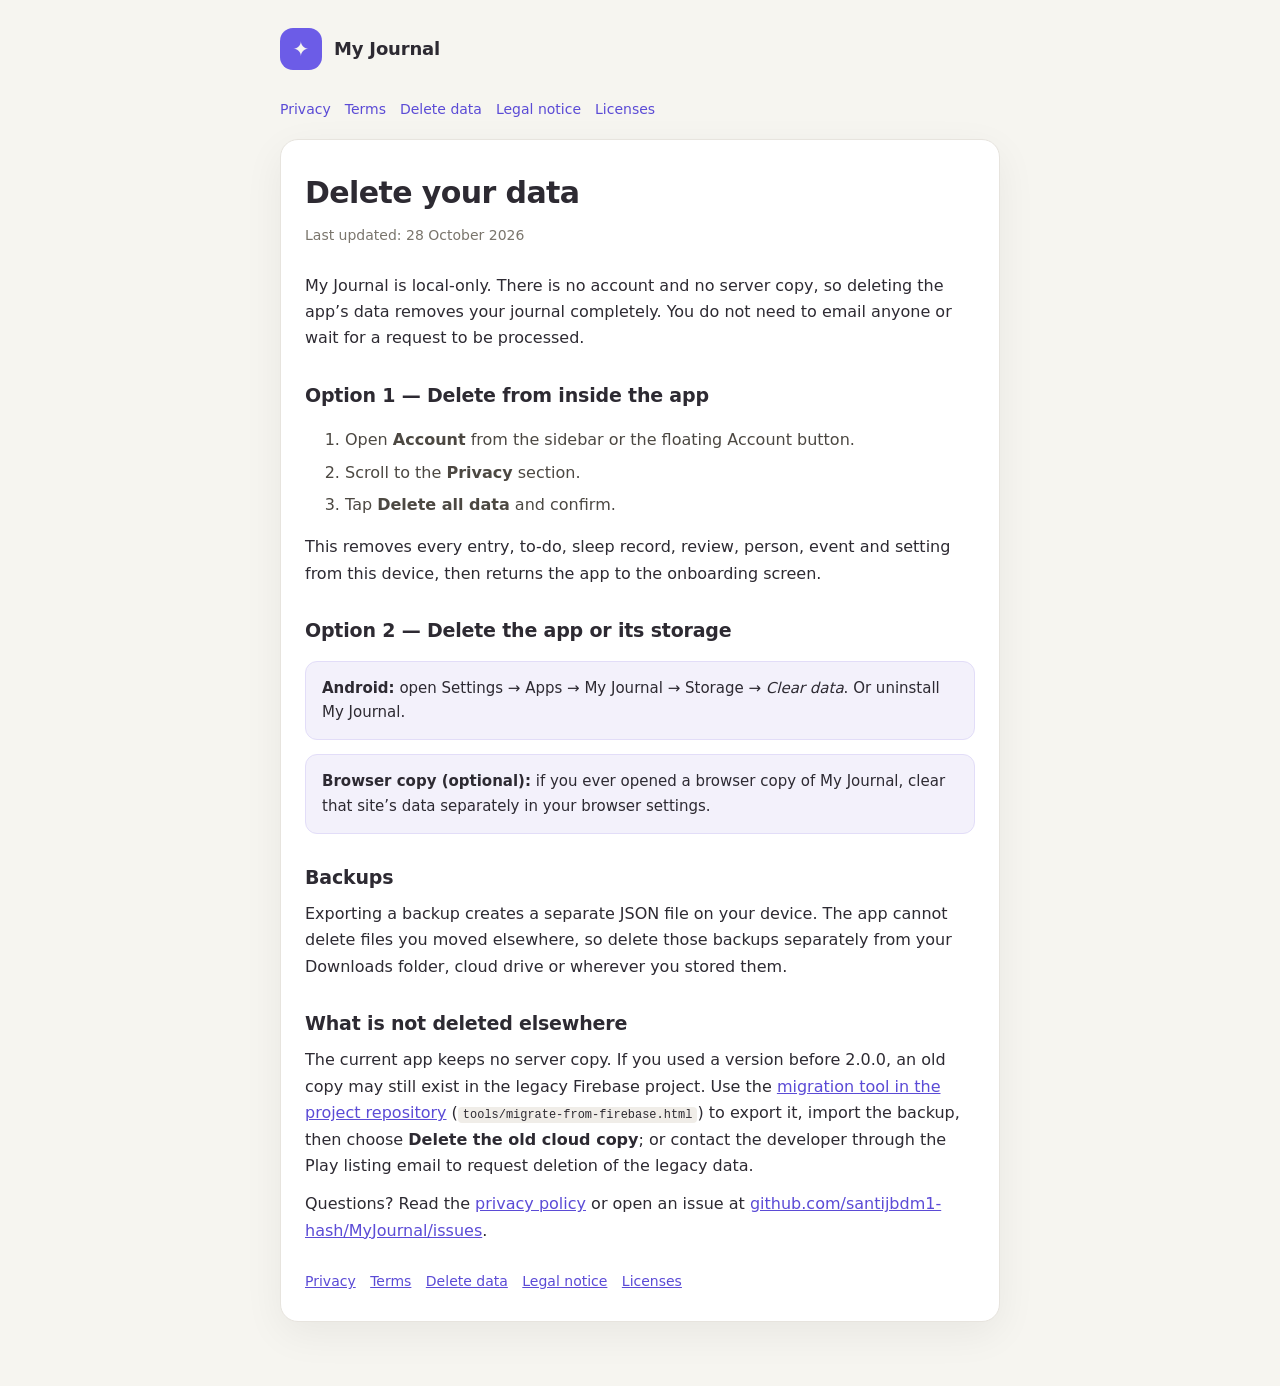
==== delete-data.html @ 59d881ee "Add My Journal legal pages" ====
<!DOCTYPE html>
<html lang="en">
<head>
  <meta charset="UTF-8" />
  <meta name="viewport" content="width=device-width, initial-scale=1, viewport-fit=cover" />
  <meta name="theme-color" content="#6c5ce7" />
  <meta name="description" content="How to delete all My Journal data from your device." />
  <title>Delete Data — My Journal</title>
  <link rel="stylesheet" href="legal.css" />
</head>
<body>
  <main class="wrap">
    <div class="brand">
      <div class="mark" aria-hidden="true">✦</div>
      <strong>My Journal</strong>
    </div>

    <div class="legal-nav">
      <a href="privacy.html">Privacy</a>
      <a href="terms.html">Terms</a>
      <a href="delete-data.html">Delete data</a>
      <a href="legal-notice.html">Legal notice</a>
      <a href="licenses.html">Licenses</a>
    </div>

    <article class="card">
      <h1>Delete your data</h1>
      <p class="updated">Last updated: 28 October 2026</p>

      <p>My Journal is local-only. There is no account and no server copy, so deleting the app’s data removes your journal completely. You do not need to email anyone or wait for a request to be processed.</p>

      <h2>Option 1 — Delete from inside the app</h2>
      <ol>
        <li>Open <strong>Account</strong> from the sidebar or the floating Account button.</li>
        <li>Scroll to the <strong>Privacy</strong> section.</li>
        <li>Tap <strong>Delete all data</strong> and confirm.</li>
      </ol>
      <p>This removes every entry, to-do, sleep record, review, person, event and setting from this device, then returns the app to the onboarding screen.</p>

      <h2>Option 2 — Delete the app or its storage</h2>
      <div class="step">
        <strong>Android:</strong> open Settings → Apps → My Journal → Storage → <em>Clear data</em>. Or uninstall My Journal.
      </div>
      <div class="step">
        <strong>Browser copy (optional):</strong> if you ever opened a browser copy of My Journal, clear that site’s data separately in your browser settings.
      </div>

      <h2>Backups</h2>
      <p>Exporting a backup creates a separate JSON file on your device. The app cannot delete files you moved elsewhere, so delete those backups separately from your Downloads folder, cloud drive or wherever you stored them.</p>

      <h2>What is not deleted elsewhere</h2>
      <p>The current app keeps no server copy. If you used a version before 2.0.0, an old copy may still exist in the legacy Firebase project. Use the <a href="https://github.com/santijbdm1-hash/my-journal" target="_blank" rel="noopener">migration tool in the project repository</a> (<code>tools/migrate-from-firebase.html</code>) to export it, import the backup, then choose <strong>Delete the old cloud copy</strong>; or contact the developer through the Play listing email to request deletion of the legacy data.</p>

      <p>Questions? Read the <a href="privacy.html">privacy policy</a> or open an issue at <a href="https://github.com/santijbdm1-hash/MyJournal/issues" target="_blank" rel="noopener">github.com/santijbdm1-hash/MyJournal/issues</a>.</p>

      <footer class="footer-links">
        <a href="privacy.html">Privacy</a>
        <a href="terms.html">Terms</a>
        <a href="delete-data.html">Delete data</a>
        <a href="legal-notice.html">Legal notice</a>
        <a href="licenses.html">Licenses</a>
      </footer>
    </article>
  </main>
</body>
</html>
---- legal.css ----
:root { color-scheme: light dark; }
* { box-sizing: border-box; }
body {
  margin: 0; background: #f6f5f0; color: #2d2a32;
  font-family: "Segoe UI", system-ui, -apple-system, sans-serif;
  line-height: 1.65;
}
@media (prefers-color-scheme: dark) {
  body { background: #1a1a1f; color: #f2f0ea; }
  .card { background: #24242b; border-color: #35353e; }
  .muted, li, p { color: #b9b5ad; }
  h1, h2, h3 { color: #f2f0ea; }
  a { color: #a99fff; }
  .note { background: #2d2d36; border-color: #41414c; }
  .step { background: #2d2d36; border-color: #41414c; }
  code { background: #35353e; color: #f2f0ea; }
}
.wrap { max-width: 760px; margin: 0 auto; padding: 28px 20px 64px; }
.brand { display: flex; align-items: center; gap: 12px; margin-bottom: 28px; }
.brand .mark {
  width: 42px; height: 42px; border-radius: 13px; display: grid; place-items: center;
  background: #6c5ce7; color: #f6f5f0; font-size: 20px;
}
.brand strong { font-size: 18px; letter-spacing: -0.01em; }
.card {
  background: #fff; border: 1px solid #e7e4de; border-radius: 18px;
  padding: 28px 24px; box-shadow: 0 12px 40px rgb(0 0 0 / 6%);
}
h1 { margin: 0 0 6px; font-size: 30px; letter-spacing: -0.02em; }
.updated { margin: 0 0 26px; color: #7a756c; font-size: 14px; }
h2 { margin: 28px 0 8px; font-size: 19px; letter-spacing: -0.01em; }
h3 { margin: 22px 0 6px; font-size: 16px; }
p { margin: 0 0 12px; }
ul { margin: 0 0 12px; padding-left: 22px; }
li { margin-bottom: 6px; color: #4c4842; }
a { color: #5b4bd6; }
.note {
  margin: 20px 0; padding: 14px 16px; border-radius: 12px;
  background: #f3f1fb; border: 1px solid #e2ddf8; font-size: 15px;
}
.step {
  margin: 14px 0; padding: 14px 16px; border-radius: 12px;
  background: #f3f1fb; border: 1px solid #e2ddf8; font-size: 15px;
}
code { background: #f0ede8; padding: 1px 5px; border-radius: 4px; font-size: 0.92em; }
.footer-links { margin-top: 26px; color: #7a756c; font-size: 14px; }
.footer-links a { margin-right: 10px; }
.legal-nav { margin: 0 0 18px; display: flex; flex-wrap: wrap; gap: 8px 14px; font-size: 14px; }
.legal-nav a { text-decoration: none; }
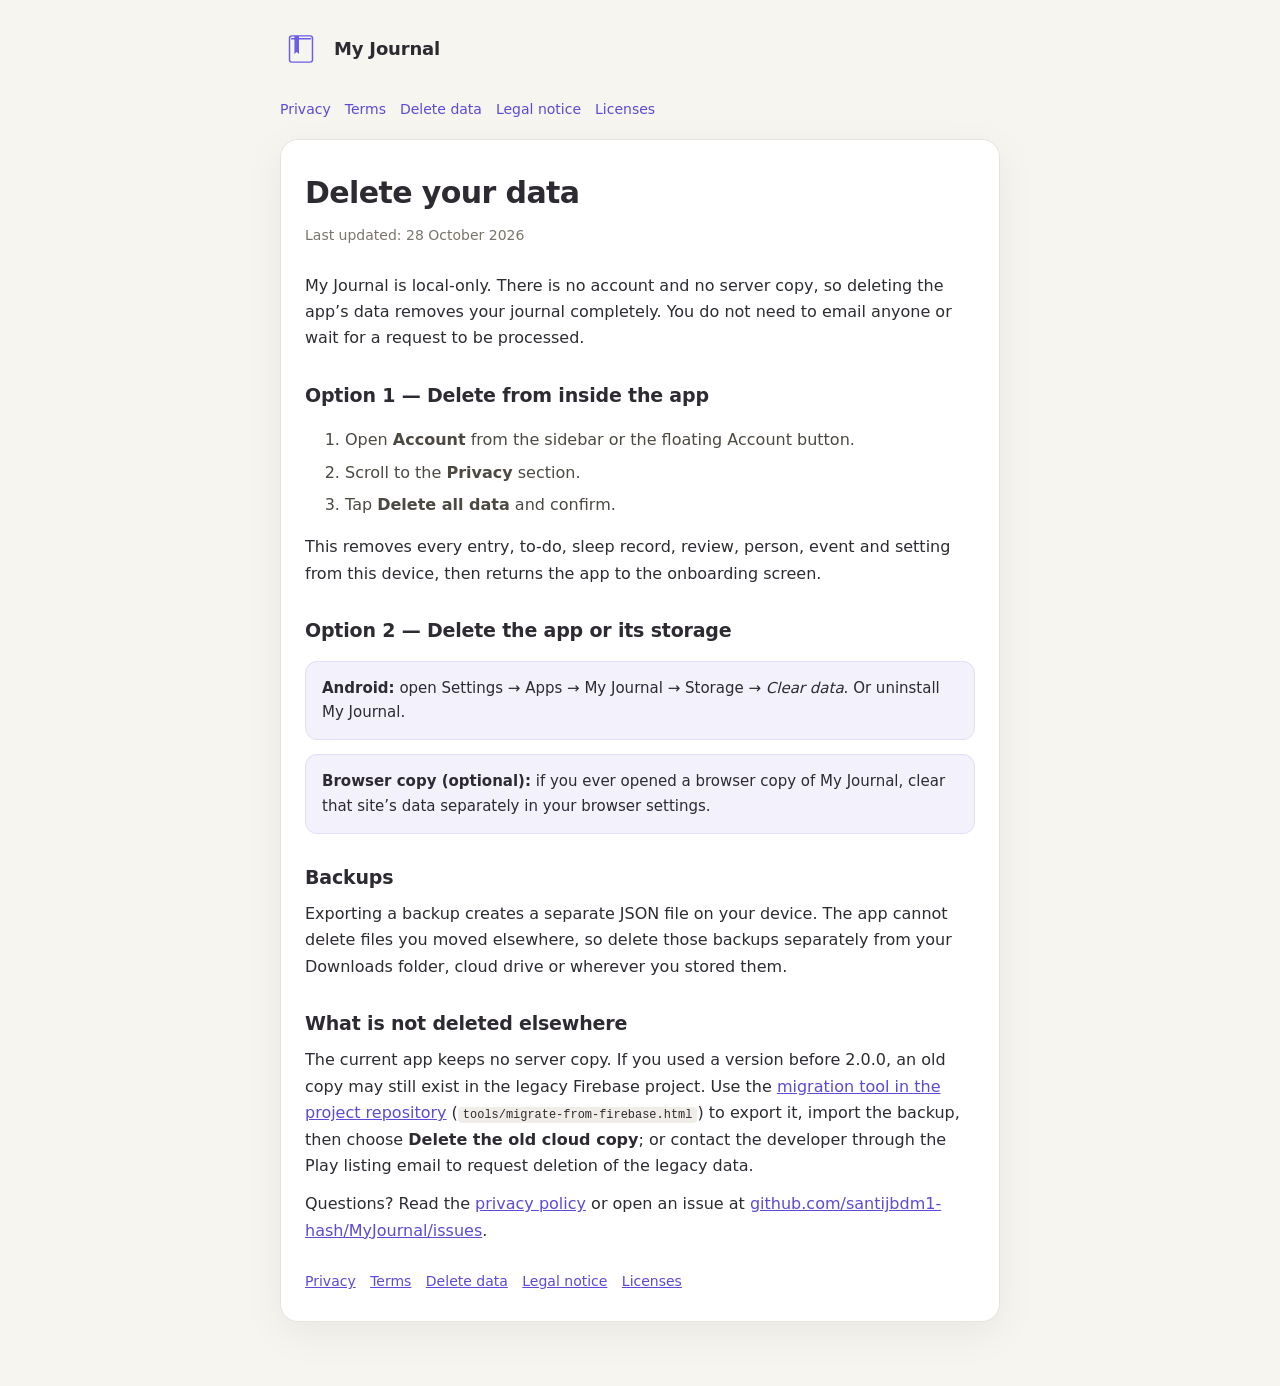
==== commit c8c47c6f: "Use the real app logo on legal pages" ====
--- a/delete-data.html
+++ b/delete-data.html
@@ -11,7 +11,7 @@
 <body>
   <main class="wrap">
     <div class="brand">
-      <div class="mark" aria-hidden="true">✦</div>
+      <img class="mark" src="assets/icon.svg" alt="" aria-hidden="true" />
       <strong>My Journal</strong>
     </div>
 
--- a/legal.css
+++ b/legal.css
@@ -18,8 +18,8 @@
 .wrap { max-width: 760px; margin: 0 auto; padding: 28px 20px 64px; }
 .brand { display: flex; align-items: center; gap: 12px; margin-bottom: 28px; }
 .brand .mark {
-  width: 42px; height: 42px; border-radius: 13px; display: grid; place-items: center;
-  background: #6c5ce7; color: #f6f5f0; font-size: 20px;
+  width: 42px; height: 42px; border-radius: 13px; display: block;
+  object-fit: contain; background: transparent; color: #6c5ce7; font-size: 20px;
 }
 .brand strong { font-size: 18px; letter-spacing: -0.01em; }
 .card {
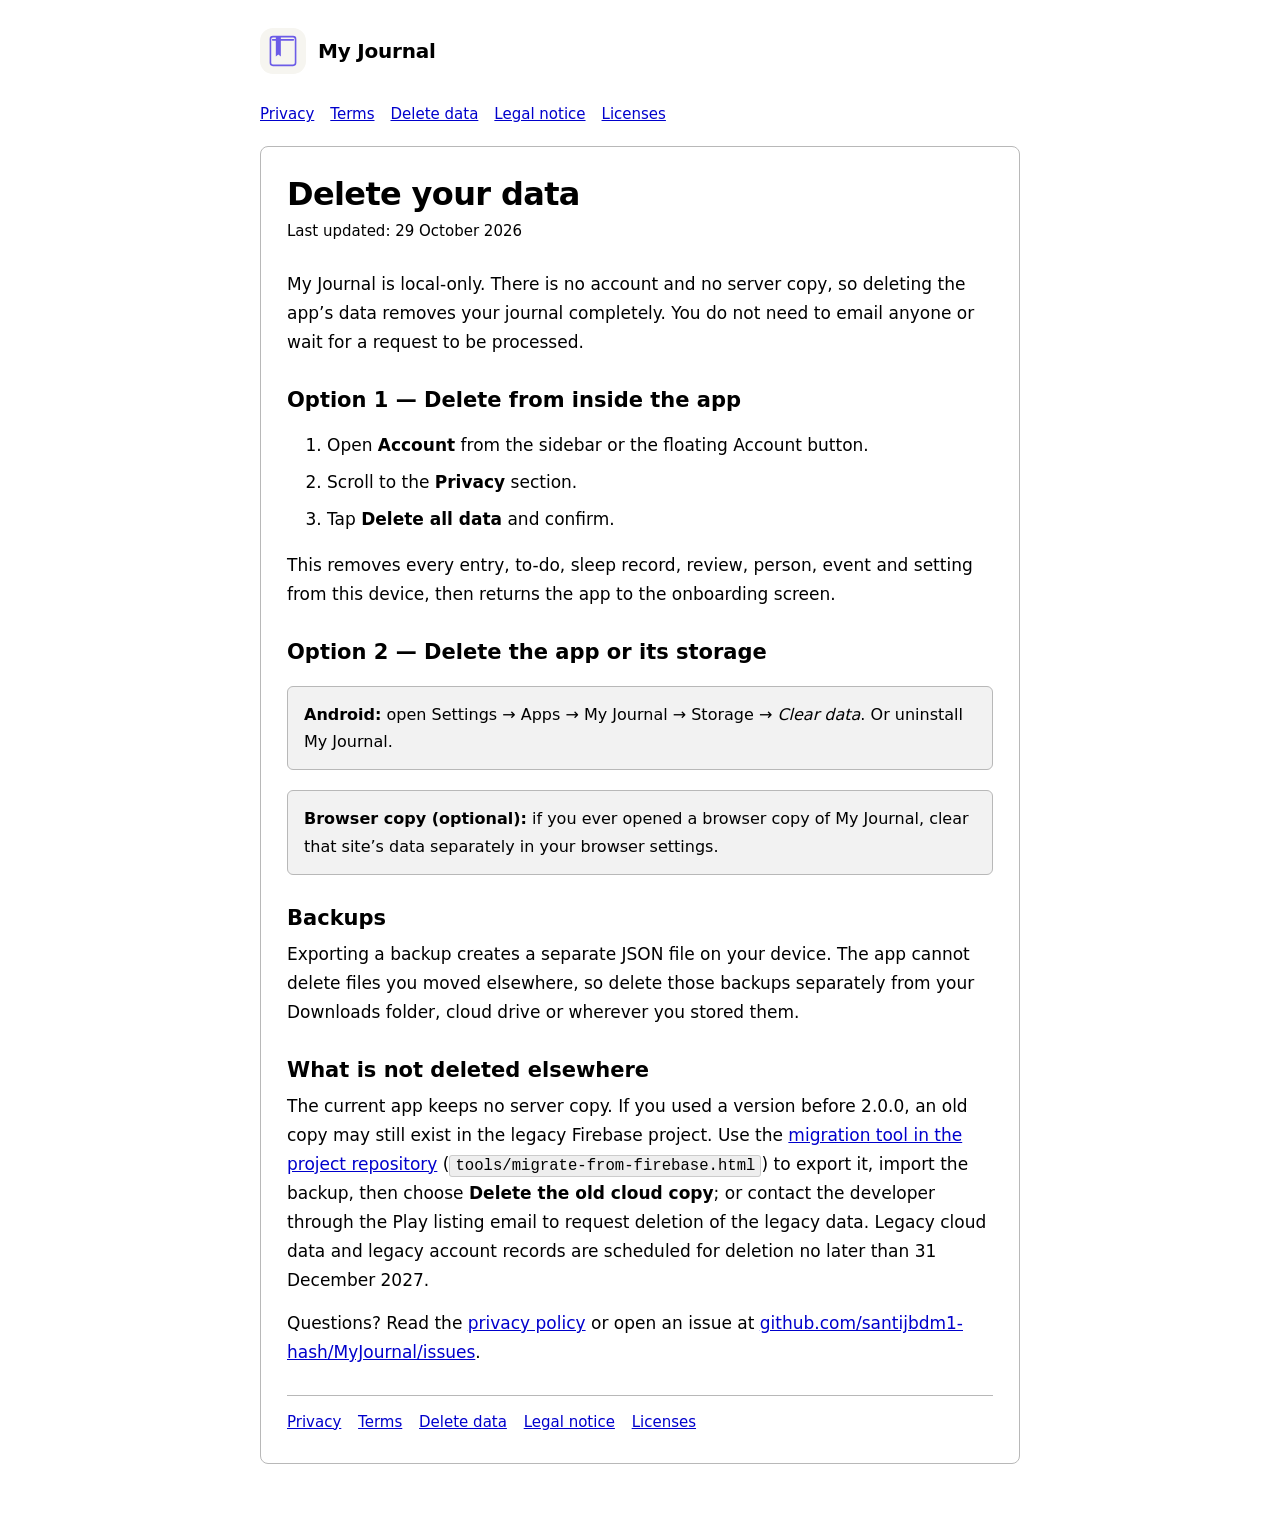
==== commit 5cf3c9d6: "Final legal audit updates" ====
--- a/delete-data.html
+++ b/delete-data.html
@@ -25,7 +25,7 @@
 
     <article class="card">
       <h1>Delete your data</h1>
-      <p class="updated">Last updated: 28 October 2026</p>
+      <p class="updated">Last updated: 29 October 2026</p>
 
       <p>My Journal is local-only. There is no account and no server copy, so deleting the app’s data removes your journal completely. You do not need to email anyone or wait for a request to be processed.</p>
 
@@ -49,7 +49,7 @@
       <p>Exporting a backup creates a separate JSON file on your device. The app cannot delete files you moved elsewhere, so delete those backups separately from your Downloads folder, cloud drive or wherever you stored them.</p>
 
       <h2>What is not deleted elsewhere</h2>
-      <p>The current app keeps no server copy. If you used a version before 2.0.0, an old copy may still exist in the legacy Firebase project. Use the <a href="https://github.com/santijbdm1-hash/my-journal" target="_blank" rel="noopener">migration tool in the project repository</a> (<code>tools/migrate-from-firebase.html</code>) to export it, import the backup, then choose <strong>Delete the old cloud copy</strong>; or contact the developer through the Play listing email to request deletion of the legacy data.</p>
+      <p>The current app keeps no server copy. If you used a version before 2.0.0, an old copy may still exist in the legacy Firebase project. Use the <a href="https://github.com/santijbdm1-hash/MyJournal" target="_blank" rel="noopener">migration tool in the project repository</a> (<code>tools/migrate-from-firebase.html</code>) to export it, import the backup, then choose <strong>Delete the old cloud copy</strong>; or contact the developer through the Play listing email to request deletion of the legacy data. Legacy cloud data and legacy account records are scheduled for deletion no later than 31 December 2027.</p>
 
       <p>Questions? Read the <a href="privacy.html">privacy policy</a> or open an issue at <a href="https://github.com/santijbdm1-hash/MyJournal/issues" target="_blank" rel="noopener">github.com/santijbdm1-hash/MyJournal/issues</a>.</p>
 
--- a/legal.css
+++ b/legal.css
@@ -1,49 +1,158 @@
-:root { color-scheme: light dark; }
+:root {
+  color-scheme: light;
+}
+
 * { box-sizing: border-box; }
+
 body {
-  margin: 0; background: #f6f5f0; color: #2d2a32;
+  margin: 0;
+  background: #ffffff;
+  color: #000000;
   font-family: "Segoe UI", system-ui, -apple-system, sans-serif;
-  line-height: 1.65;
+  font-size: 17px;
+  line-height: 1.7;
 }
-@media (prefers-color-scheme: dark) {
-  body { background: #1a1a1f; color: #f2f0ea; }
-  .card { background: #24242b; border-color: #35353e; }
-  .muted, li, p { color: #b9b5ad; }
-  h1, h2, h3 { color: #f2f0ea; }
-  a { color: #a99fff; }
-  .note { background: #2d2d36; border-color: #41414c; }
-  .step { background: #2d2d36; border-color: #41414c; }
-  code { background: #35353e; color: #f2f0ea; }
+
+.wrap {
+  max-width: 800px;
+  margin: 0 auto;
+  padding: 28px 20px 64px;
 }
-.wrap { max-width: 760px; margin: 0 auto; padding: 28px 20px 64px; }
-.brand { display: flex; align-items: center; gap: 12px; margin-bottom: 28px; }
+
+.brand {
+  display: flex;
+  align-items: center;
+  gap: 12px;
+  margin-bottom: 28px;
+}
+
 .brand .mark {
-  width: 42px; height: 42px; border-radius: 13px; display: block;
-  object-fit: contain; background: transparent; color: #6c5ce7; font-size: 20px;
+  width: 46px;
+  height: 46px;
+  border-radius: 13px;
+  display: block;
+  object-fit: contain;
+  background: transparent;
 }
-.brand strong { font-size: 18px; letter-spacing: -0.01em; }
+
+.brand strong {
+  color: #000000;
+  font-size: 20px;
+  letter-spacing: -0.01em;
+}
+
 .card {
-  background: #fff; border: 1px solid #e7e4de; border-radius: 18px;
-  padding: 28px 24px; box-shadow: 0 12px 40px rgb(0 0 0 / 6%);
+  background: #ffffff;
+  border: 1px solid #b8b8b8;
+  border-radius: 8px;
+  padding: 28px 26px;
 }
-h1 { margin: 0 0 6px; font-size: 30px; letter-spacing: -0.02em; }
-.updated { margin: 0 0 26px; color: #7a756c; font-size: 14px; }
-h2 { margin: 28px 0 8px; font-size: 19px; letter-spacing: -0.01em; }
-h3 { margin: 22px 0 6px; font-size: 16px; }
-p { margin: 0 0 12px; }
-ul { margin: 0 0 12px; padding-left: 22px; }
-li { margin-bottom: 6px; color: #4c4842; }
-a { color: #5b4bd6; }
-.note {
-  margin: 20px 0; padding: 14px 16px; border-radius: 12px;
-  background: #f3f1fb; border: 1px solid #e2ddf8; font-size: 15px;
+
+h1 {
+  margin: 0 0 6px;
+  color: #000000;
+  font-size: 32px;
+  line-height: 1.2;
+  letter-spacing: -0.02em;
 }
+
+.updated {
+  margin: 0 0 26px;
+  color: #000000;
+  font-size: 15px;
+}
+
+h2 {
+  margin: 30px 0 8px;
+  color: #000000;
+  font-size: 21px;
+  line-height: 1.3;
+}
+
+h3 {
+  margin: 24px 0 6px;
+  color: #000000;
+  font-size: 18px;
+  line-height: 1.35;
+}
+
+p,
+li,
+strong,
+em,
+code,
+.updated,
+.footer-links,
+.legal-nav {
+  color: #000000;
+}
+
+p {
+  margin: 0 0 14px;
+}
+
+ul {
+  margin: 0 0 14px;
+  padding-left: 24px;
+}
+
+li {
+  margin-bottom: 8px;
+}
+
+a {
+  color: #0000cc;
+  text-decoration: underline;
+}
+
+a:visited {
+  color: #551a8b;
+}
+
+a:hover,
+a:focus {
+  color: #000000;
+  background: #ffff99;
+}
+
+.note,
 .step {
-  margin: 14px 0; padding: 14px 16px; border-radius: 12px;
-  background: #f3f1fb; border: 1px solid #e2ddf8; font-size: 15px;
+  margin: 20px 0;
+  padding: 14px 16px;
+  border: 1px solid #b8b8b8;
+  border-radius: 6px;
+  background: #f2f2f2;
+  color: #000000;
+  font-size: 16px;
 }
-code { background: #f0ede8; padding: 1px 5px; border-radius: 4px; font-size: 0.92em; }
-.footer-links { margin-top: 26px; color: #7a756c; font-size: 14px; }
-.footer-links a { margin-right: 10px; }
-.legal-nav { margin: 0 0 18px; display: flex; flex-wrap: wrap; gap: 8px 14px; font-size: 14px; }
-.legal-nav a { text-decoration: none; }
+
+code {
+  background: #eeeeee;
+  border: 1px solid #cccccc;
+  padding: 1px 5px;
+  border-radius: 3px;
+  font-size: 0.92em;
+}
+
+.footer-links {
+  margin-top: 28px;
+  padding-top: 14px;
+  border-top: 1px solid #b8b8b8;
+  font-size: 15px;
+}
+
+.footer-links a {
+  margin-right: 12px;
+}
+
+.legal-nav {
+  margin: 0 0 18px;
+  display: flex;
+  flex-wrap: wrap;
+  gap: 8px 16px;
+  font-size: 15px;
+}
+
+.legal-nav a {
+  text-decoration: underline;
+}
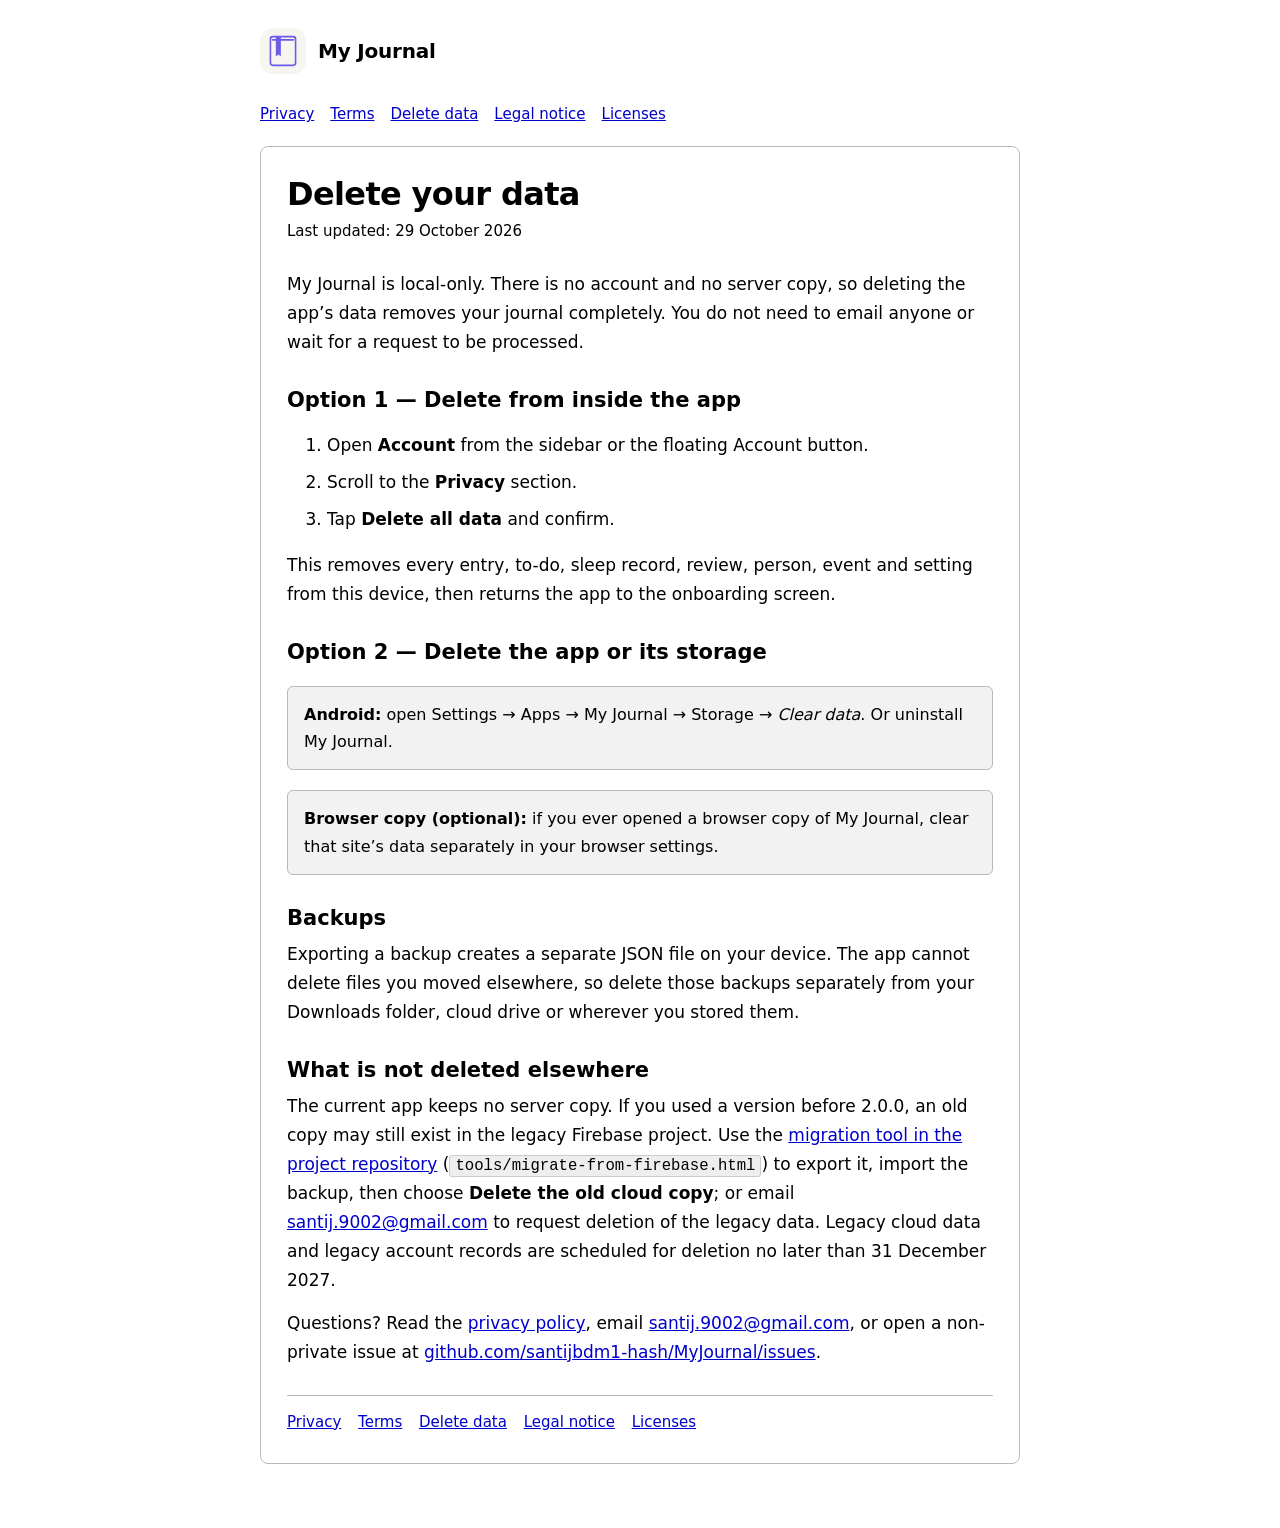
==== commit e1a27938: "Add publisher identity and Colombian governing law" ====
--- a/delete-data.html
+++ b/delete-data.html
@@ -49,9 +49,9 @@
       <p>Exporting a backup creates a separate JSON file on your device. The app cannot delete files you moved elsewhere, so delete those backups separately from your Downloads folder, cloud drive or wherever you stored them.</p>
 
       <h2>What is not deleted elsewhere</h2>
-      <p>The current app keeps no server copy. If you used a version before 2.0.0, an old copy may still exist in the legacy Firebase project. Use the <a href="https://github.com/santijbdm1-hash/MyJournal" target="_blank" rel="noopener">migration tool in the project repository</a> (<code>tools/migrate-from-firebase.html</code>) to export it, import the backup, then choose <strong>Delete the old cloud copy</strong>; or contact the developer through the Play listing email to request deletion of the legacy data. Legacy cloud data and legacy account records are scheduled for deletion no later than 31 December 2027.</p>
+      <p>The current app keeps no server copy. If you used a version before 2.0.0, an old copy may still exist in the legacy Firebase project. Use the <a href="https://github.com/santijbdm1-hash/MyJournal" target="_blank" rel="noopener">migration tool in the project repository</a> (<code>tools/migrate-from-firebase.html</code>) to export it, import the backup, then choose <strong>Delete the old cloud copy</strong>; or email <a href="mailto:santij.9002@gmail.com">santij.9002@gmail.com</a> to request deletion of the legacy data. Legacy cloud data and legacy account records are scheduled for deletion no later than 31 December 2027.</p>
 
-      <p>Questions? Read the <a href="privacy.html">privacy policy</a> or open an issue at <a href="https://github.com/santijbdm1-hash/MyJournal/issues" target="_blank" rel="noopener">github.com/santijbdm1-hash/MyJournal/issues</a>.</p>
+      <p>Questions? Read the <a href="privacy.html">privacy policy</a>, email <a href="mailto:santij.9002@gmail.com">santij.9002@gmail.com</a>, or open a non-private issue at <a href="https://github.com/santijbdm1-hash/MyJournal/issues" target="_blank" rel="noopener">github.com/santijbdm1-hash/MyJournal/issues</a>.</p>
 
       <footer class="footer-links">
         <a href="privacy.html">Privacy</a>
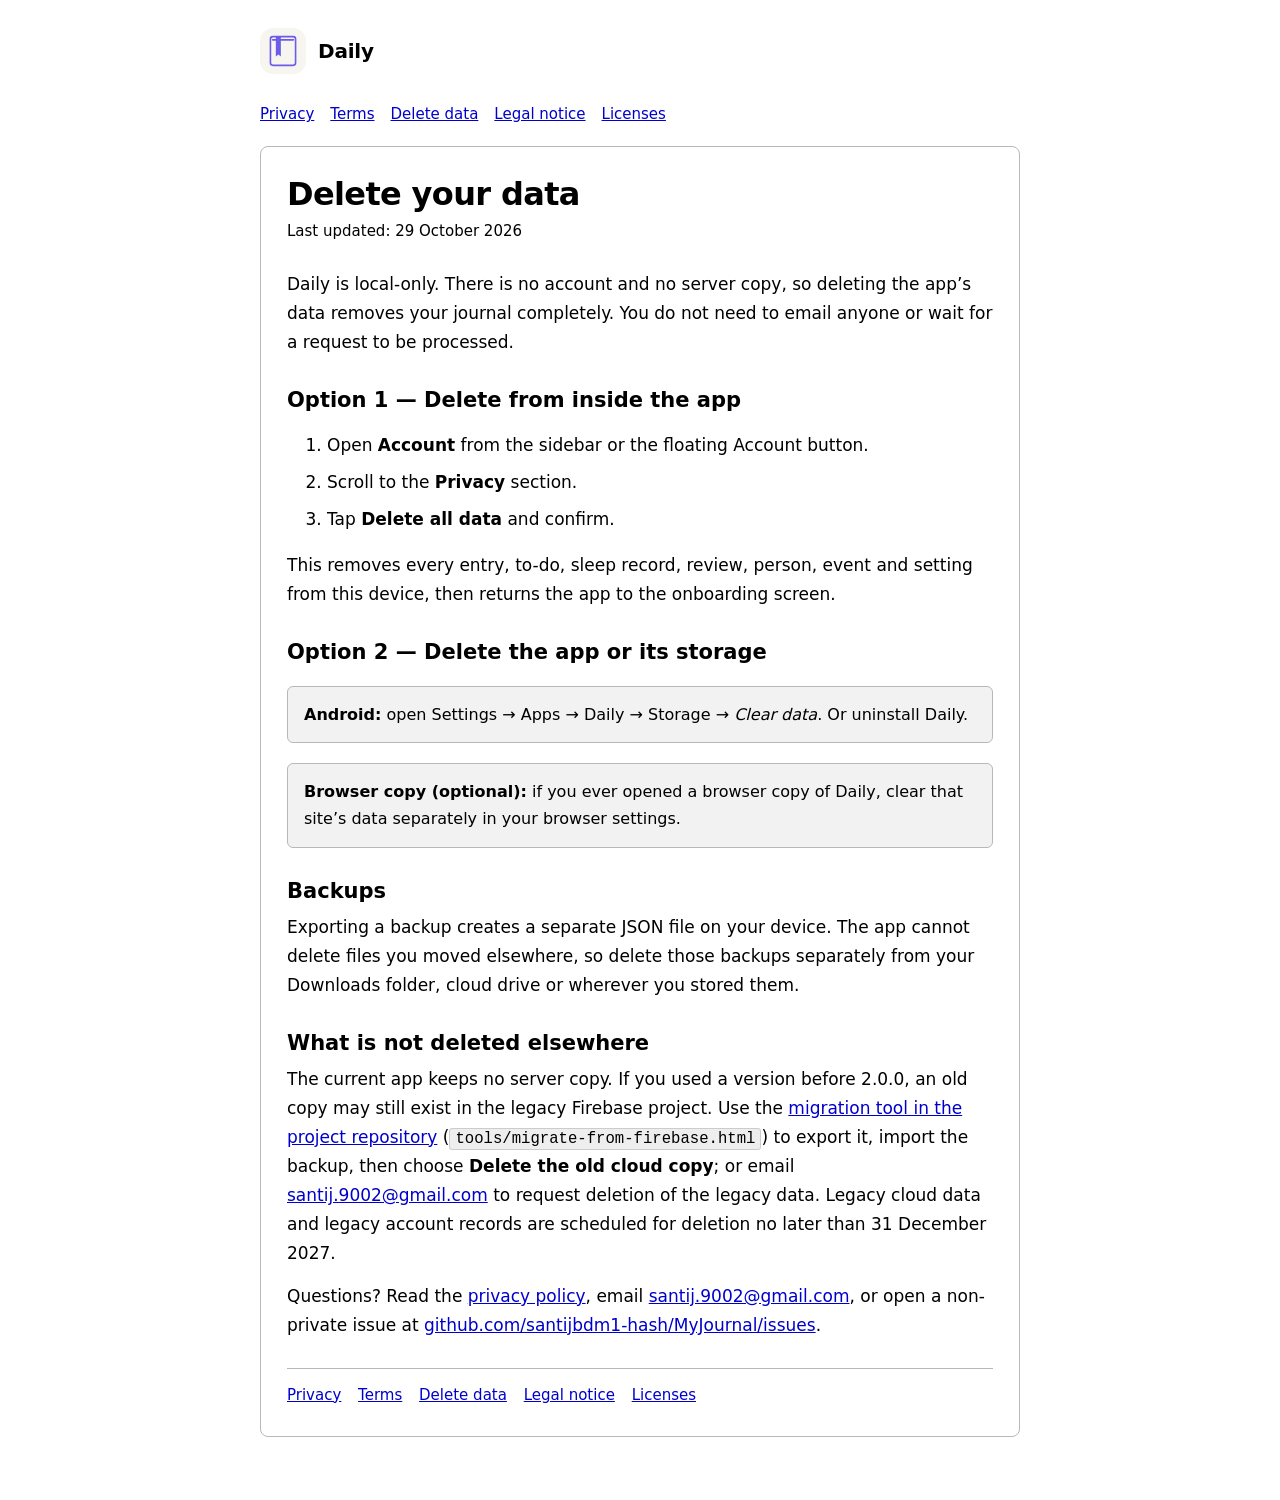
==== commit b9867f32: "Rename legal pages to Daily" ====
--- a/delete-data.html
+++ b/delete-data.html
@@ -4,15 +4,15 @@
   <meta charset="UTF-8" />
   <meta name="viewport" content="width=device-width, initial-scale=1, viewport-fit=cover" />
   <meta name="theme-color" content="#6c5ce7" />
-  <meta name="description" content="How to delete all My Journal data from your device." />
-  <title>Delete Data — My Journal</title>
+  <meta name="description" content="How to delete all Daily data from your device." />
+  <title>Delete Data — Daily</title>
   <link rel="stylesheet" href="legal.css" />
 </head>
 <body>
   <main class="wrap">
     <div class="brand">
       <img class="mark" src="assets/icon.svg" alt="" aria-hidden="true" />
-      <strong>My Journal</strong>
+      <strong>Daily</strong>
     </div>
 
     <div class="legal-nav">
@@ -27,7 +27,7 @@
       <h1>Delete your data</h1>
       <p class="updated">Last updated: 29 October 2026</p>
 
-      <p>My Journal is local-only. There is no account and no server copy, so deleting the app’s data removes your journal completely. You do not need to email anyone or wait for a request to be processed.</p>
+      <p>Daily is local-only. There is no account and no server copy, so deleting the app’s data removes your journal completely. You do not need to email anyone or wait for a request to be processed.</p>
 
       <h2>Option 1 — Delete from inside the app</h2>
       <ol>
@@ -39,10 +39,10 @@
 
       <h2>Option 2 — Delete the app or its storage</h2>
       <div class="step">
-        <strong>Android:</strong> open Settings → Apps → My Journal → Storage → <em>Clear data</em>. Or uninstall My Journal.
+        <strong>Android:</strong> open Settings → Apps → Daily → Storage → <em>Clear data</em>. Or uninstall Daily.
       </div>
       <div class="step">
-        <strong>Browser copy (optional):</strong> if you ever opened a browser copy of My Journal, clear that site’s data separately in your browser settings.
+        <strong>Browser copy (optional):</strong> if you ever opened a browser copy of Daily, clear that site’s data separately in your browser settings.
       </div>
 
       <h2>Backups</h2>
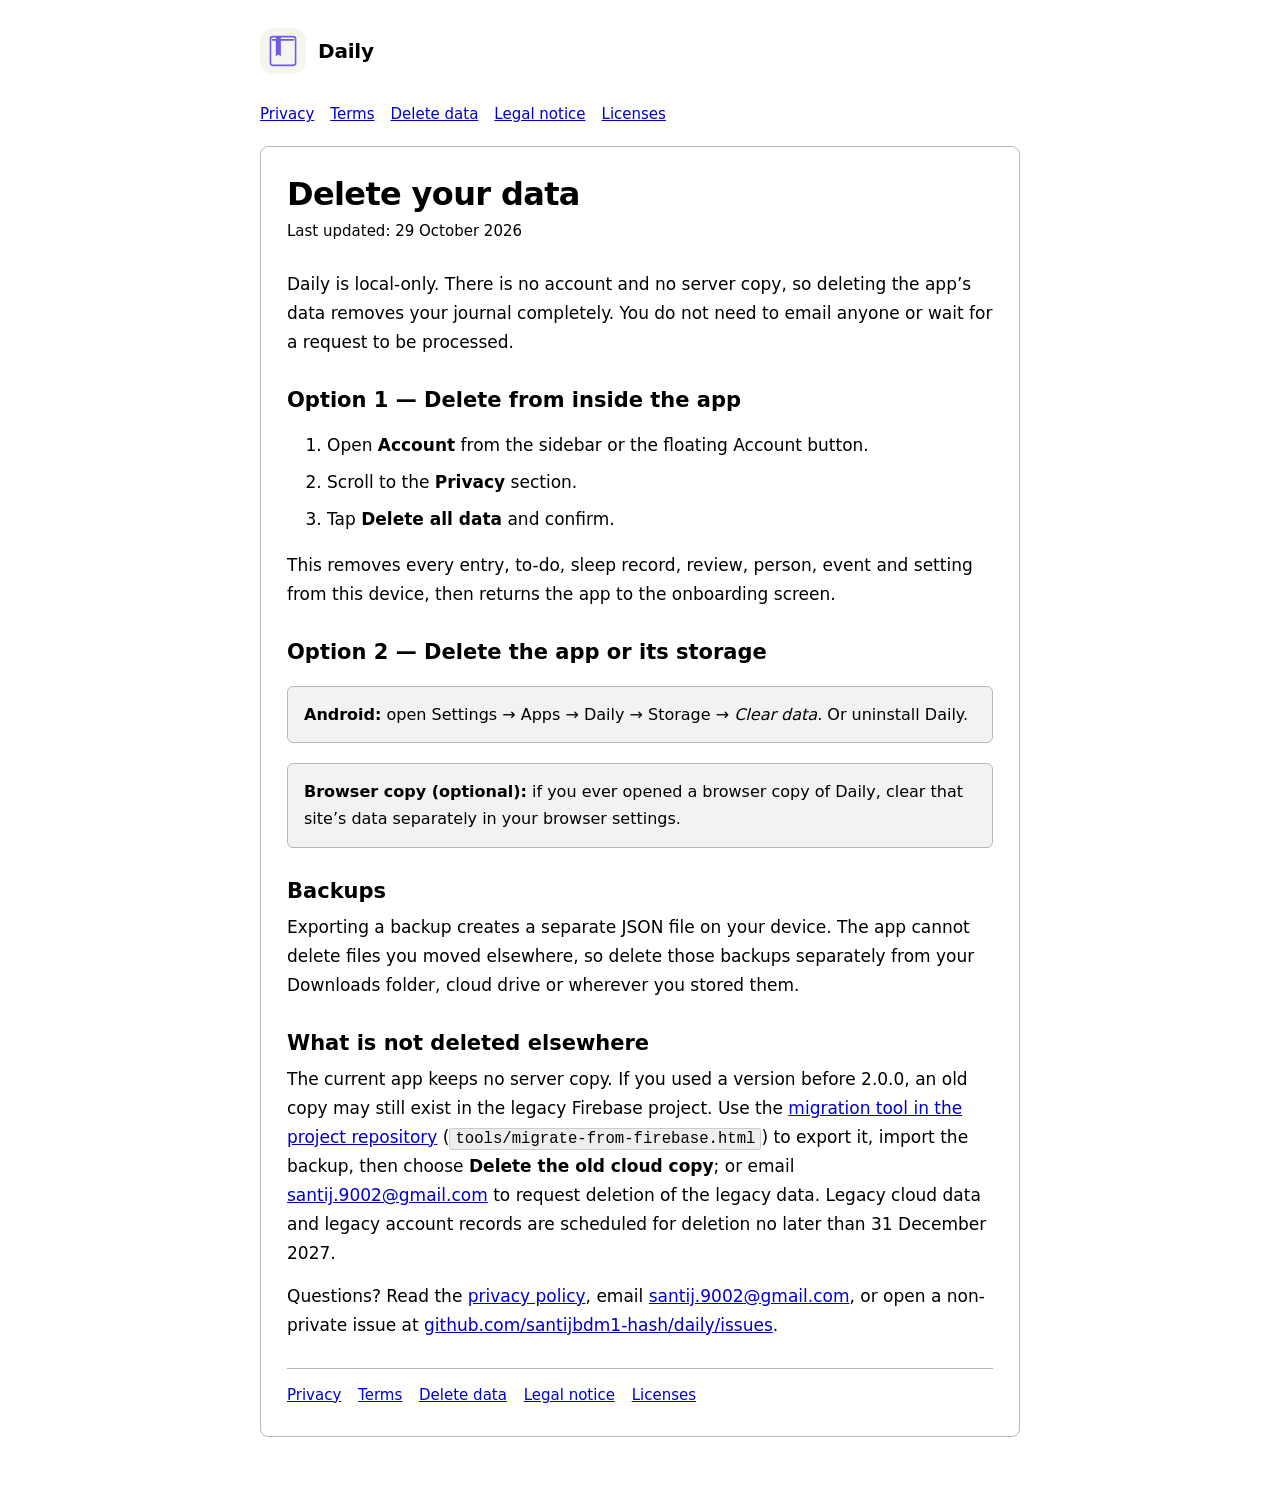
==== commit ea53372b: "Rename everything to Daily" ====
--- a/delete-data.html
+++ b/delete-data.html
@@ -49,9 +49,9 @@
       <p>Exporting a backup creates a separate JSON file on your device. The app cannot delete files you moved elsewhere, so delete those backups separately from your Downloads folder, cloud drive or wherever you stored them.</p>
 
       <h2>What is not deleted elsewhere</h2>
-      <p>The current app keeps no server copy. If you used a version before 2.0.0, an old copy may still exist in the legacy Firebase project. Use the <a href="https://github.com/santijbdm1-hash/MyJournal" target="_blank" rel="noopener">migration tool in the project repository</a> (<code>tools/migrate-from-firebase.html</code>) to export it, import the backup, then choose <strong>Delete the old cloud copy</strong>; or email <a href="mailto:santij.9002@gmail.com">santij.9002@gmail.com</a> to request deletion of the legacy data. Legacy cloud data and legacy account records are scheduled for deletion no later than 31 December 2027.</p>
+      <p>The current app keeps no server copy. If you used a version before 2.0.0, an old copy may still exist in the legacy Firebase project. Use the <a href="https://github.com/santijbdm1-hash/daily" target="_blank" rel="noopener">migration tool in the project repository</a> (<code>tools/migrate-from-firebase.html</code>) to export it, import the backup, then choose <strong>Delete the old cloud copy</strong>; or email <a href="mailto:santij.9002@gmail.com">santij.9002@gmail.com</a> to request deletion of the legacy data. Legacy cloud data and legacy account records are scheduled for deletion no later than 31 December 2027.</p>
 
-      <p>Questions? Read the <a href="privacy.html">privacy policy</a>, email <a href="mailto:santij.9002@gmail.com">santij.9002@gmail.com</a>, or open a non-private issue at <a href="https://github.com/santijbdm1-hash/MyJournal/issues" target="_blank" rel="noopener">github.com/santijbdm1-hash/MyJournal/issues</a>.</p>
+      <p>Questions? Read the <a href="privacy.html">privacy policy</a>, email <a href="mailto:santij.9002@gmail.com">santij.9002@gmail.com</a>, or open a non-private issue at <a href="https://github.com/santijbdm1-hash/daily/issues" target="_blank" rel="noopener">github.com/santijbdm1-hash/daily/issues</a>.</p>
 
       <footer class="footer-links">
         <a href="privacy.html">Privacy</a>
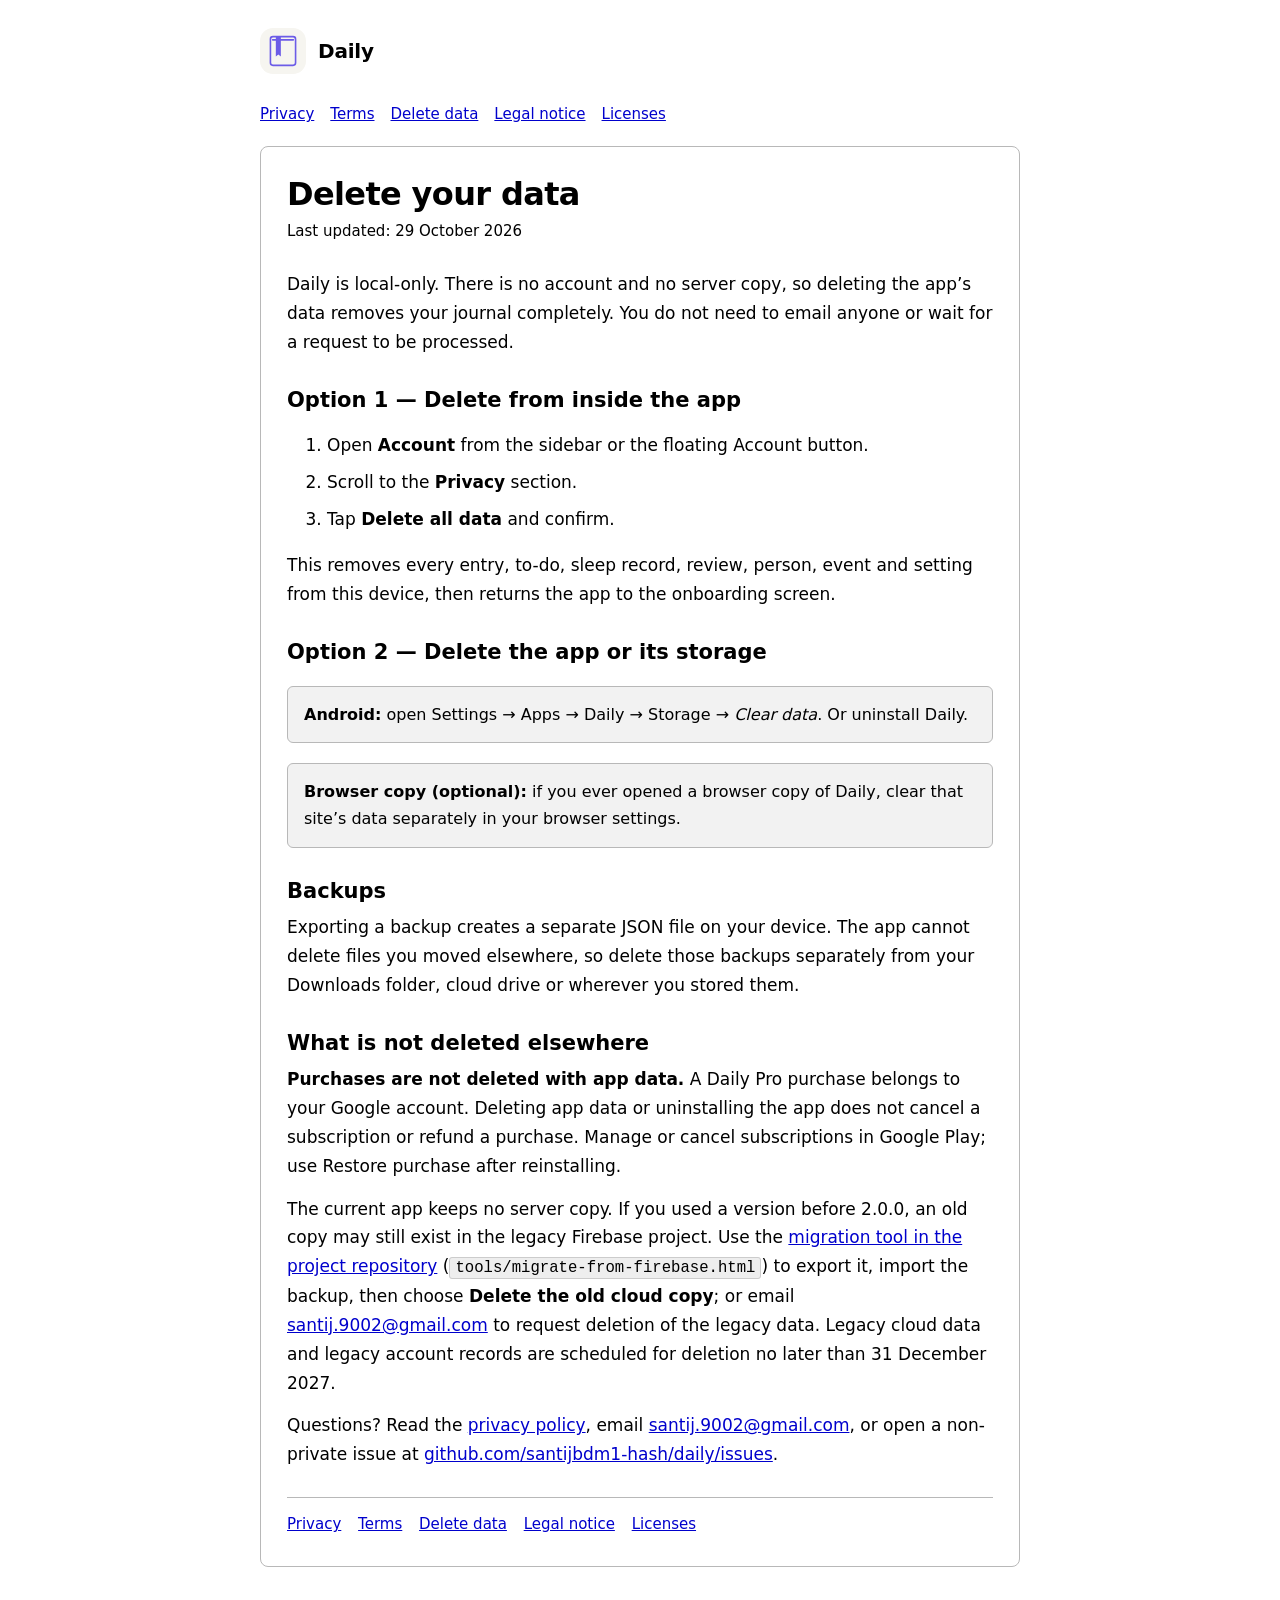
==== commit 778b511a: "Document Daily Pro, payments and free limits" ====
--- a/delete-data.html
+++ b/delete-data.html
@@ -49,6 +49,7 @@
       <p>Exporting a backup creates a separate JSON file on your device. The app cannot delete files you moved elsewhere, so delete those backups separately from your Downloads folder, cloud drive or wherever you stored them.</p>
 
       <h2>What is not deleted elsewhere</h2>
+      <p><strong>Purchases are not deleted with app data.</strong> A Daily Pro purchase belongs to your Google account. Deleting app data or uninstalling the app does not cancel a subscription or refund a purchase. Manage or cancel subscriptions in Google Play; use Restore purchase after reinstalling.</p>
       <p>The current app keeps no server copy. If you used a version before 2.0.0, an old copy may still exist in the legacy Firebase project. Use the <a href="https://github.com/santijbdm1-hash/daily" target="_blank" rel="noopener">migration tool in the project repository</a> (<code>tools/migrate-from-firebase.html</code>) to export it, import the backup, then choose <strong>Delete the old cloud copy</strong>; or email <a href="mailto:santij.9002@gmail.com">santij.9002@gmail.com</a> to request deletion of the legacy data. Legacy cloud data and legacy account records are scheduled for deletion no later than 31 December 2027.</p>
 
       <p>Questions? Read the <a href="privacy.html">privacy policy</a>, email <a href="mailto:santij.9002@gmail.com">santij.9002@gmail.com</a>, or open a non-private issue at <a href="https://github.com/santijbdm1-hash/daily/issues" target="_blank" rel="noopener">github.com/santijbdm1-hash/daily/issues</a>.</p>
